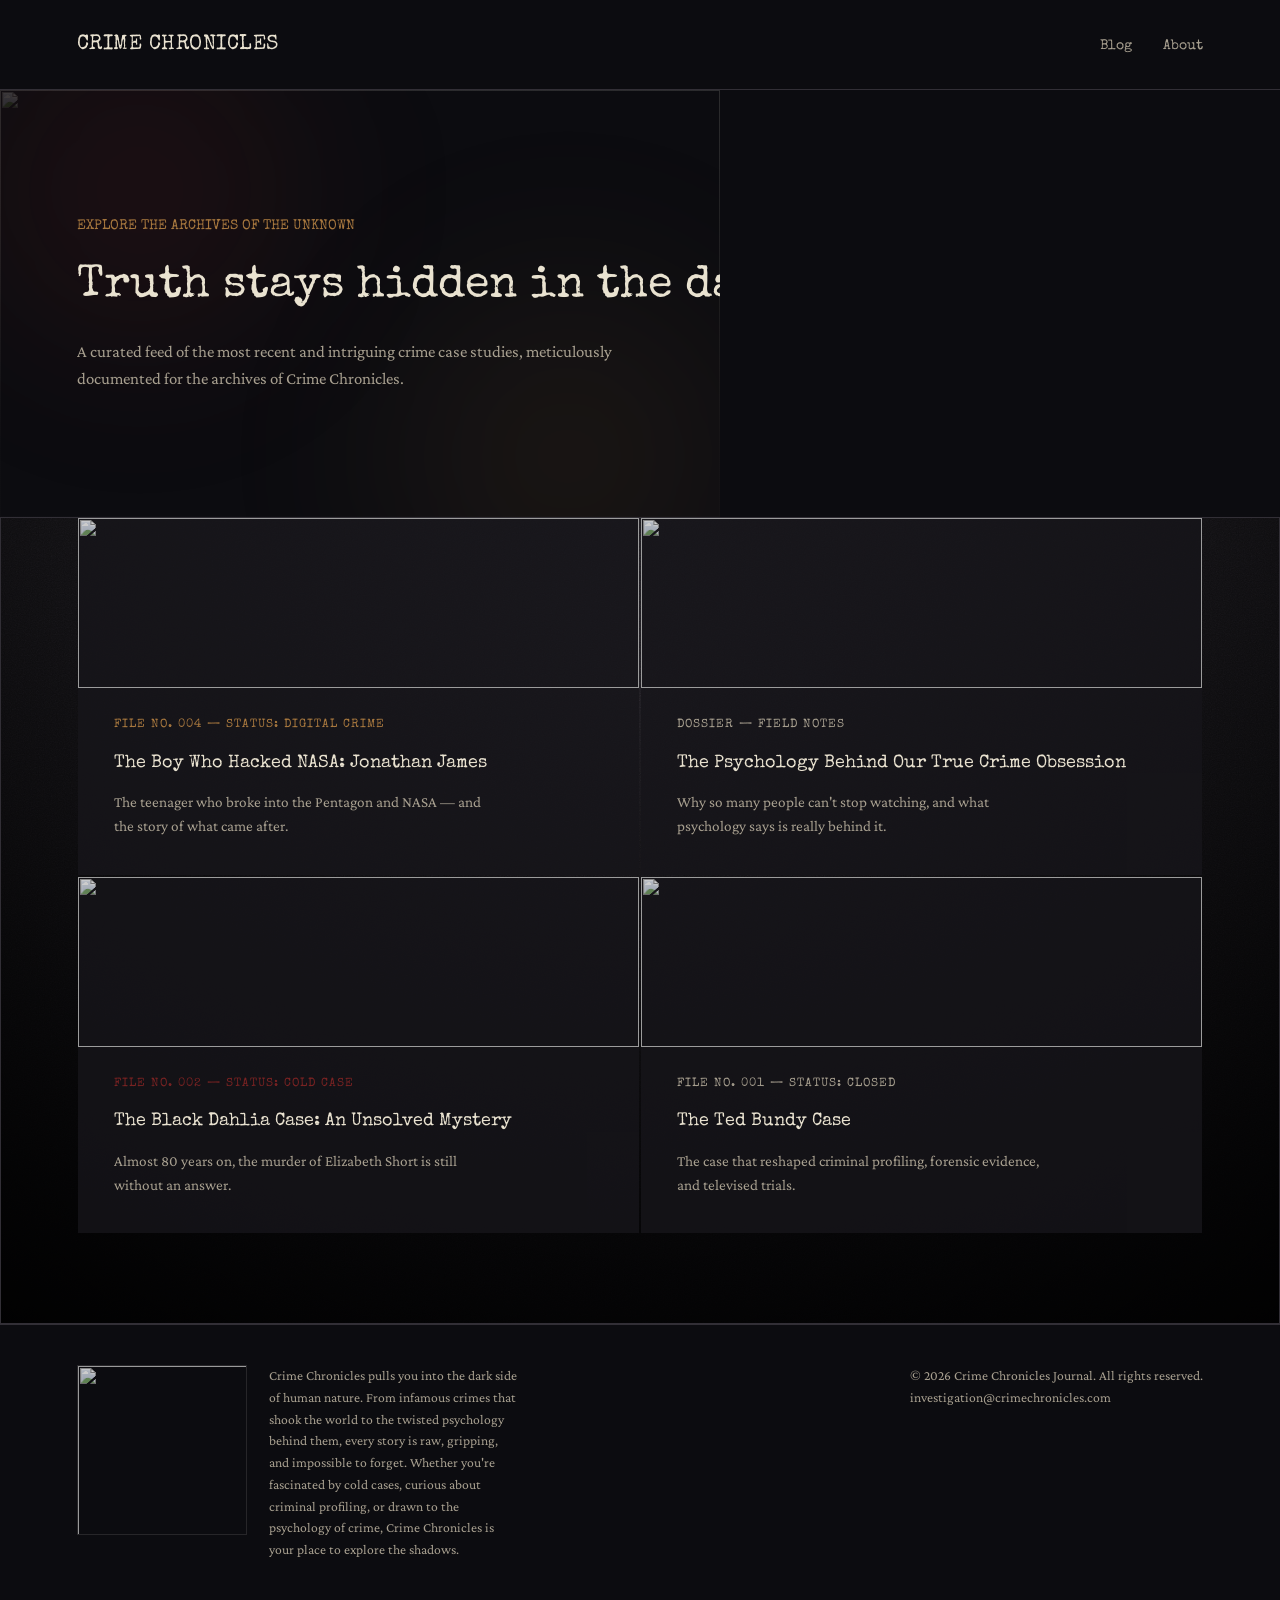
==== index.html @ 3e73ca03 "Add files via upload update site" ====
<!DOCTYPE html>
<html lang="en">
<head>
<meta charset="UTF-8">
<meta name="viewport" content="width=device-width, initial-scale=1.0">
<title>Crime Chronicles</title>
<link rel="preconnect" href="https://fonts.googleapis.com">
<link href="https://fonts.googleapis.com/css2?family=Special+Elite&family=Crimson+Pro:ital,wght@0,400;0,600;1,400&display=swap" rel="stylesheet">
<link rel="stylesheet" href="style.css">
</head>
<body>

  <header>
    <a class="brand" href="index.html">CRIME CHRONICLES</a>
    <nav>
      <a href="#files">Blog</a>
      <a href="#about">About</a>
    </nav>
  </header>

  <section class="hero">
    <div class="hero-image-wrap">
      <img class="hero-image" src="https://static.wixstatic.com/media/191bbe_402dedeab6ec4ad89e6d866456f22e53~mv2.jpg" alt="">
    </div>
    <div class="hero-scrim"></div>
    <div class="fog fog-a"></div>
    <div class="fog fog-b"></div>
    <p class="kicker">EXPLORE THE ARCHIVES OF THE UNKNOWN</p>
    <h1>
      <span class="type-line type-line-1">Truth stays hidden in the darkest shadows<span class="cursor">&nbsp;</span></span>
    </h1>
    <p class="sub">A curated feed of the most recent and intriguing crime case studies, meticulously documented for the archives of Crime Chronicles.</p>
  </section>

  <section class="files" id="files">

    <a class="file" href="posts/jonathan-james.html">
      <div class="file-image-wrap">
        <img class="file-image" src="https://static.wixstatic.com/media/191bbe_b10b638f229f4e59ac05e6cd75295ec3~mv2.jpg" alt="">
      </div>
      <div class="file-content">
        <div class="tag status-digital">FILE NO. 004 — STATUS: DIGITAL CRIME</div>
        <h2>The Boy Who Hacked NASA: Jonathan James</h2>
        <p>The teenager who broke into the Pentagon and NASA — and the story of what came after.</p>
      </div>
    </a>

    <a class="file" href="posts/true-crime-psychology.html">
      <div class="file-image-wrap">
        <img class="file-image" src="https://static.wixstatic.com/media/191bbe_e5008f00dab748ab9a228cbf2c59dda1~mv2.jpg" alt="">
      </div>
      <div class="file-content">
        <div class="tag">DOSSIER — FIELD NOTES</div>
        <h2>The Psychology Behind Our True Crime Obsession</h2>
        <p>Why so many people can't stop watching, and what psychology says is really behind it.</p>
      </div>
    </a>

    <a class="file" href="posts/black-dahlia.html">
      <div class="file-image-wrap">
        <img class="file-image" src="https://static.wixstatic.com/media/191bbe_963723778ca142f196b0e8249703b637~mv2.png" alt="">
      </div>
      <div class="file-content">
        <div class="tag status-cold">FILE NO. 002 — STATUS: COLD CASE</div>
        <h2>The Black Dahlia Case: An Unsolved Mystery</h2>
        <p>Almost 80 years on, the murder of Elizabeth Short is still without an answer.</p>
      </div>
    </a>

    <a class="file" href="posts/ted-bundy.html">
      <div class="file-image-wrap">
        <img class="file-image" src="https://static.wixstatic.com/media/191bbe_079d2a69e4b34eb89615597a36c53792~mv2.png" alt="">
      </div>
      <div class="file-content">
        <div class="tag">FILE NO. 001 — STATUS: CLOSED</div>
        <h2>The Ted Bundy Case</h2>
        <p>The case that reshaped criminal profiling, forensic evidence, and televised trials.</p>
      </div>
    </a>

  </section>

  <footer id="about">
    <div class="about-block">
      <img class="about-photo" src="https://static.wixstatic.com/media/191bbe_e9a367374e46499b923fff8761a335a7~mv2.png" alt="">
      <p>Crime Chronicles pulls you into the dark side of human nature. From infamous crimes that shook the world to the twisted psychology behind them, every story is raw, gripping, and impossible to forget. Whether you're fascinated by cold cases, curious about criminal profiling, or drawn to the psychology of crime, Crime Chronicles is your place to explore the shadows.</p>
    </div>
    <p>&copy; 2026 Crime Chronicles Journal. All rights reserved.<br>investigation@crimechronicles.com</p>
  </footer>

  <script src="script.js"></script>

</body>
</html>
---- style.css ----
/* =========================================================
   Crime Chronicles — shared stylesheet
   One file, used by index.html and every page inside /posts/.
   Change something here and the whole site updates.
========================================================= */

:root {
  --void: #0c0c10;
  --panel: #17151a;
  --panel-raised: #201d24;
  --paper: #e9e2d0;
  --paper-dim: #a79f8f;
  --blood: #7a2323;
  --amber: #a9793f;
  --line: #322f36;

  --font-display: 'Special Elite', monospace;
  --font-body: 'Crimson Pro', serif;
}

* { box-sizing: border-box; }
html { scroll-behavior: smooth; }

body {
  margin: 0;
  background: var(--void);
  color: var(--paper);
  font-family: var(--font-body);
  line-height: 1.6;
  overflow-x: hidden;
  position: relative;
}

/* Ambient "failing bulb" flicker. Slow and low-contrast on
   purpose — fast strobing can genuinely bother people. Off
   entirely for visitors who prefer reduced motion. */
body::before {
  content: "";
  position: fixed;
  inset: 0;
  background: #000;
  opacity: 0;
  pointer-events: none;
  mix-blend-mode: multiply;
  z-index: 50;
}
@media (prefers-reduced-motion: no-preference) {
  body::before { animation: bulb-flicker 7s ease-in-out infinite; }
}
@keyframes bulb-flicker {
  0%, 92%, 100% { opacity: 0; }
  94% { opacity: 0.12; }
  96% { opacity: 0.02; }
  98% { opacity: 0.16; }
}

a { color: inherit; }
a:focus-visible, button:focus-visible {
  outline: 2px solid var(--amber);
  outline-offset: 3px;
}

/* ---------- Header / nav ---------- */
header {
  display: flex;
  justify-content: space-between;
  align-items: center;
  padding: 28px 6vw;
  border-bottom: 1px solid var(--line);
  position: relative;
  z-index: 2;
}
.brand { font-family: var(--font-display); font-size: 1.3rem; letter-spacing: 0.5px; text-decoration: none; }
nav a {
  font-family: var(--font-display);
  text-decoration: none;
  color: var(--paper-dim);
  margin-left: 28px;
  font-size: 0.85rem;
  transition: color 0.2s ease;
}
nav a:hover { color: var(--amber); }

/* ---------- Hero (homepage only) ---------- */
.hero { position: relative; padding: 14vh 6vw 12vh; max-width: 720px; overflow: hidden; z-index: 1; }
.fog { position: absolute; border-radius: 50%; filter: blur(60px); pointer-events: none; z-index: -1; }
.fog-a { width: 480px; height: 480px; top: -140px; left: -100px; background: radial-gradient(circle, rgba(122,35,35,0.18), transparent 70%); }
.fog-b { width: 560px; height: 560px; top: 20%; left: 40%; background: radial-gradient(circle, rgba(169,121,63,0.10), transparent 70%); }
@media (prefers-reduced-motion: no-preference) {
  .fog-a { animation: drift-a 26s ease-in-out infinite alternate; }
  .fog-b { animation: drift-b 32s ease-in-out infinite alternate; }
}
@keyframes drift-a { from { transform: translate(0,0) scale(1); } to { transform: translate(60px,40px) scale(1.15); } }
@keyframes drift-b { from { transform: translate(0,0) scale(1); } to { transform: translate(-50px,30px) scale(0.9); } }

.hero p.kicker { font-family: var(--font-display); color: var(--amber); font-size: 0.85rem; margin: 0 0 18px; }
.hero h1 { font-family: var(--font-display); font-size: clamp(1.8rem,4vw,2.8rem); line-height: 1.4; margin: 0 0 20px; font-weight: normal; }

.type-line { display: block; overflow: hidden; white-space: nowrap; width: 0; }
@media (prefers-reduced-motion: no-preference) {
  .type-line-1 { animation: type-1 1.6s steps(30) 0.3s forwards; }
}
@media (prefers-reduced-motion: reduce) { .type-line { width: auto; } }
@keyframes type-1 { to { width: 41ch; } }

.cursor { display: inline-block; width: 0.55ch; background: var(--amber); margin-left: 2px; opacity: 0; }
@media (prefers-reduced-motion: no-preference) {
  .cursor { animation: cursor-in 0.1s ease forwards 1.9s, blink 1s steps(1) infinite 2s; }
}
@media (prefers-reduced-motion: reduce) { .cursor { opacity: 1; } }
@keyframes cursor-in { to { opacity: 1; } }
@keyframes blink { 50% { opacity: 0; } }

.hero p.sub { color: var(--paper-dim); font-size: 1.05rem; max-width: 60ch; opacity: 0; }
@media (prefers-reduced-motion: no-preference) { .hero p.sub { animation: fade-in 0.8s ease forwards 2s; } }
@media (prefers-reduced-motion: reduce) { .hero p.sub { opacity: 1; } }
@keyframes fade-in { to { opacity: 1; } }

/* ---------- Case file grid (homepage) ---------- */
.files {
  padding: 0 6vw 10vh;
  display: grid;
  grid-template-columns: repeat(2, 1fr);
  gap: 2px;
  border: 1px solid var(--line);
  position: relative;
  z-index: 1;

  /* Moody textured backdrop: a dark vignette over a film-grain
     texture, made with CSS/SVG rather than a photo — nothing
     external to host, and it matches the palette exactly. */
  background-color: var(--line);
  background-image:
    radial-gradient(ellipse at 50% 20%, rgba(0,0,0,0) 0%, rgba(0,0,0,0.55) 70%, rgba(0,0,0,0.85) 100%),
    linear-gradient(180deg, rgba(12,12,16,0.35), rgba(12,12,16,0.9)),
    url("data:image/svg+xml,%3Csvg xmlns='http://www.w3.org/2000/svg' width='240' height='240'%3E%3Cfilter id='n'%3E%3CfeTurbulence type='fractalNoise' baseFrequency='0.85' numOctaves='3' stitchTiles='stitch'/%3E%3CfeColorMatrix type='saturate' values='0'/%3E%3C/filter%3E%3Crect width='100%25' height='100%25' filter='url(%23n)'/%3E%3C/svg%3E");
  background-size: cover, cover, 240px 240px;
  background-blend-mode: normal, multiply, overlay;
}
@media (max-width: 720px) { .files { grid-template-columns: 1fr; } }

.file {
  background: rgba(23, 21, 26, 0.82);
  padding: 36px;
  text-decoration: none;
  color: inherit;
  display: block;
  position: relative;
  transition: transform 0.35s ease, background 0.25s ease;
}
.file:hover { background: rgba(32, 29, 36, 0.92); transform: translateY(-5px); }

.file::after {
  content: "";
  position: absolute;
  top: 14px; right: 14px;
  width: 9px; height: 9px;
  border-radius: 50%;
  background: var(--blood);
  opacity: 0;
  transform: scale(0.5);
  transition: opacity 0.25s ease, transform 0.25s ease;
}
.file:hover::after { opacity: 1; transform: scale(1); }

.file .tag { font-family: var(--font-display); font-size: 0.72rem; letter-spacing: 1px; color: var(--paper-dim); margin-bottom: 14px; }
.file .tag.status-cold { color: var(--blood); }
.file .tag.status-digital { color: var(--amber); }
.file h2 { font-family: var(--font-display); font-size: 1.15rem; margin: 0 0 12px; font-weight: normal; position: relative; display: inline-block; }

.files.reveal-ready .file { opacity: 0; transform: translateY(24px); }
.files.reveal-ready .file h2::before {
  content: "";
  position: absolute;
  inset: 0;
  background: var(--paper-dim);
  transform-origin: left;
}
.files.reveal-ready .file.is-visible { opacity: 1; transform: translateY(0); transition: opacity 0.5s ease, transform 0.5s ease; }
.files.reveal-ready .file.is-visible h2::before { animation: redact-slide 0.5s ease forwards 0.15s; }
@keyframes redact-slide { to { transform: scaleX(0); } }

.file p { color: var(--paper-dim); font-size: 0.95rem; margin: 0; max-width: 42ch; }

/* ---------- Article pages (posts/*.html) ---------- */
.article { max-width: 680px; margin: 0 auto; padding: 10vh 6vw 12vh; }
.article .tag { font-family: var(--font-display); font-size: 0.72rem; letter-spacing: 1px; color: var(--paper-dim); margin-bottom: 18px; }
.article .tag.status-cold { color: var(--blood); }
.article .tag.status-digital { color: var(--amber); }
.article h1 {
  font-family: var(--font-display);
  font-size: clamp(1.6rem, 3.4vw, 2.3rem);
  line-height: 1.4;
  font-weight: normal;
  margin: 0 0 14px;
}
.article .meta { color: var(--paper-dim); font-size: 0.85rem; margin: 0 0 40px; border-bottom: 1px solid var(--line); padding-bottom: 24px; }
.article h2 {
  font-family: var(--font-display);
  font-size: 1.1rem;
  font-weight: normal;
  color: var(--amber);
  margin: 42px 0 16px;
}
.article p { font-size: 1.08rem; margin: 0 0 22px; max-width: 66ch; }
.article p.lede::first-letter {
  font-family: var(--font-display);
  font-size: 2.6rem;
  float: left;
  line-height: 0.85;
  padding: 4px 8px 0 0;
  color: var(--amber);
}

/* Sources list at the bottom of each post */
.sources { margin-top: 48px; padding-top: 24px; border-top: 1px solid var(--line); }
.sources ul { list-style: none; padding: 0; margin: 0; }
.sources li { margin-bottom: 10px; font-size: 0.9rem; color: var(--paper-dim); word-break: break-word; }
.sources a { color: var(--paper-dim); text-decoration: underline; text-decoration-color: var(--line); }
.sources a:hover { color: var(--amber); }

.back-link {
  display: inline-block;
  margin-top: 40px;
  font-family: var(--font-display);
  font-size: 0.85rem;
  color: var(--paper-dim);
  text-decoration: none;
  border-bottom: 1px solid var(--line);
  padding-bottom: 2px;
  transition: color 0.2s ease, border-color 0.2s ease;
}
.back-link:hover { color: var(--amber); border-color: var(--amber); }

/* ---------- Footer ---------- */
footer {
  padding: 40px 6vw 50px;
  border-top: 1px solid var(--line);
  color: var(--paper-dim);
  font-size: 0.85rem;
  display: flex;
  justify-content: space-between;
  flex-wrap: wrap;
  gap: 10px;
  position: relative;
  z-index: 1;
}
footer p { margin: 0; max-width: 55ch; }

/* =========================================================
   ANIMATED / MOVING ELEMENTS
   Added site-wide. Every block here is wrapped in a
   "prefers-reduced-motion" check or is switched on by JS
   only after that same check passes.
========================================================= */

/* ---------- Header condenses once you scroll ---------- */
header {
  position: sticky;
  top: 0;
  background: rgba(12, 12, 16, 0.75);
  transition: padding 0.3s ease, background 0.3s ease, backdrop-filter 0.3s ease;
}
header.scrolled {
  padding-top: 14px;
  padding-bottom: 14px;
  background: rgba(12, 12, 16, 0.92);
  backdrop-filter: blur(8px);
}

/* Nav links get an underline that sweeps in from the left */
nav a { position: relative; }
nav a::after {
  content: "";
  position: absolute;
  left: 0;
  bottom: -5px;
  height: 1px;
  width: 100%;
  background: var(--amber);
  transform: scaleX(0);
  transform-origin: right;
  transition: transform 0.3s ease;
}
nav a:hover::after { transform: scaleX(1); transform-origin: left; }

/* Brand flickers gently on hover, like a bad neon sign */
.brand { transition: color 0.2s ease; }
@media (prefers-reduced-motion: no-preference) {
  .brand:hover { animation: neon-stutter 0.5s steps(1) 1; }
}
@keyframes neon-stutter {
  0%, 100% { color: var(--paper); }
  20% { color: var(--blood); }
  40% { color: var(--paper-dim); }
  60% { color: var(--blood); }
}

/* ---------- Reading progress bar (article pages) ---------- */
.progress-bar {
  position: fixed;
  top: 0;
  left: 0;
  height: 2px;
  width: 100%;
  background: var(--amber);
  transform: scaleX(0);
  transform-origin: left;
  z-index: 60;
}

/* ---------- Back to top button ---------- */
.to-top {
  position: fixed;
  right: 24px;
  bottom: 24px;
  width: 42px;
  height: 42px;
  border-radius: 50%;
  border: 1px solid var(--line);
  background: rgba(23, 21, 26, 0.9);
  color: var(--paper-dim);
  font-size: 1.1rem;
  cursor: pointer;
  opacity: 0;
  transform: translateY(14px);
  pointer-events: none;
  transition: opacity 0.3s ease, transform 0.3s ease, color 0.2s ease, border-color 0.2s ease;
  z-index: 55;
}
.to-top.visible { opacity: 1; transform: translateY(0); pointer-events: auto; }
.to-top:hover { color: var(--amber); border-color: var(--amber); }

/* ---------- Floating dust motes ---------- */
.dust {
  position: fixed;
  inset: 0;
  pointer-events: none;
  overflow: hidden;
  z-index: 40;
}
.dust span {
  position: absolute;
  bottom: -10px;
  border-radius: 50%;
  background: var(--paper);
  animation-name: float-up;
  animation-timing-function: linear;
  animation-iteration-count: infinite;
}
@keyframes float-up {
  0%   { transform: translate(0, 0); }
  50%  { transform: translate(24px, -50vh); }
  100% { transform: translate(-16px, -102vh); }
}

/* ---------- Article text reveals on scroll ---------- */
.article.reveal-ready h2,
.article.reveal-ready p,
.article.reveal-ready .sources,
.article.reveal-ready .back-link {
  opacity: 0;
  transform: translateY(18px);
}
.article.reveal-ready .is-visible {
  opacity: 1;
  transform: translateY(0);
  transition: opacity 0.6s ease, transform 0.6s ease;
}

/* Each article heading draws a short amber rule beside it */
.article h2 { position: relative; padding-left: 0; }
.article h2::before {
  content: "";
  position: absolute;
  left: -22px;
  top: 0.75em;
  width: 14px;
  height: 1px;
  background: var(--amber);
  transform: scaleX(0);
  transform-origin: left;
}
.article.reveal-ready h2.is-visible::before {
  animation: rule-draw 0.5s ease forwards 0.3s;
}
@keyframes rule-draw { to { transform: scaleX(1); } }
@media (max-width: 760px) {
  .article h2::before { display: none; }
}

/* ---------- Case cards: slow drift on the whole grid ---------- */
@media (prefers-reduced-motion: no-preference) {
  .files { background-position: center, center, 0 0; animation: grain-shift 24s steps(8) infinite; }
}
@keyframes grain-shift {
  0%   { background-position: center, center, 0 0; }
  100% { background-position: center, center, 240px 240px; }
}

/* ---------- Footer text fades up when it enters view ---------- */
footer p { transition: opacity 0.6s ease; }

/* =========================================================
   IMAGES
   Pulled in from the Wix site's own media library, so
   nothing new is generated — just referenced from where
   Wix is already hosting them. A grayscale/darken filter
   keeps every photo consistent with the site's palette
   instead of clashing with it in full color.
========================================================= */

/* ---------- Homepage hero photo ---------- */
.hero-image-wrap { position: absolute; inset: 0; z-index: -3; overflow: hidden; }
.hero-image { width: 100%; height: 100%; object-fit: cover; filter: grayscale(55%) brightness(0.35) contrast(1.1); }
.hero-scrim { position: absolute; inset: 0; z-index: -2; background: linear-gradient(180deg, rgba(12,12,16,0.35), rgba(12,12,16,0.95) 85%); }

/* ---------- Case card thumbnails ---------- */
.file { padding: 0; }
.file-image-wrap { width: 100%; height: 170px; overflow: hidden; }
.file-image {
  width: 100%; height: 100%; object-fit: cover; display: block;
  filter: grayscale(55%) contrast(1.05) brightness(0.8);
  transition: filter 0.4s ease, transform 0.5s ease;
}
.file:hover .file-image { filter: grayscale(15%) brightness(0.95); transform: scale(1.05); }
.file-content { padding: 28px 36px 36px; }

/* ---------- In-article photos ---------- */
.article-image { margin: 0 0 30px; }
.article-image img {
  width: 100%;
  display: block;
  border: 1px solid var(--line);
  filter: grayscale(45%) contrast(1.05) brightness(0.85);
}

/* ---------- About photo (footer) ---------- */
.about-block { display: flow-root; }
.about-photo {
  width: 170px; height: 170px;
  object-fit: cover;
  border: 1px solid var(--line);
  filter: grayscale(50%) brightness(0.8);
  float: left;
  margin: 0 22px 14px 0;
}
@media (max-width: 600px) {
  .about-photo { float: none; margin-bottom: 16px; }
}
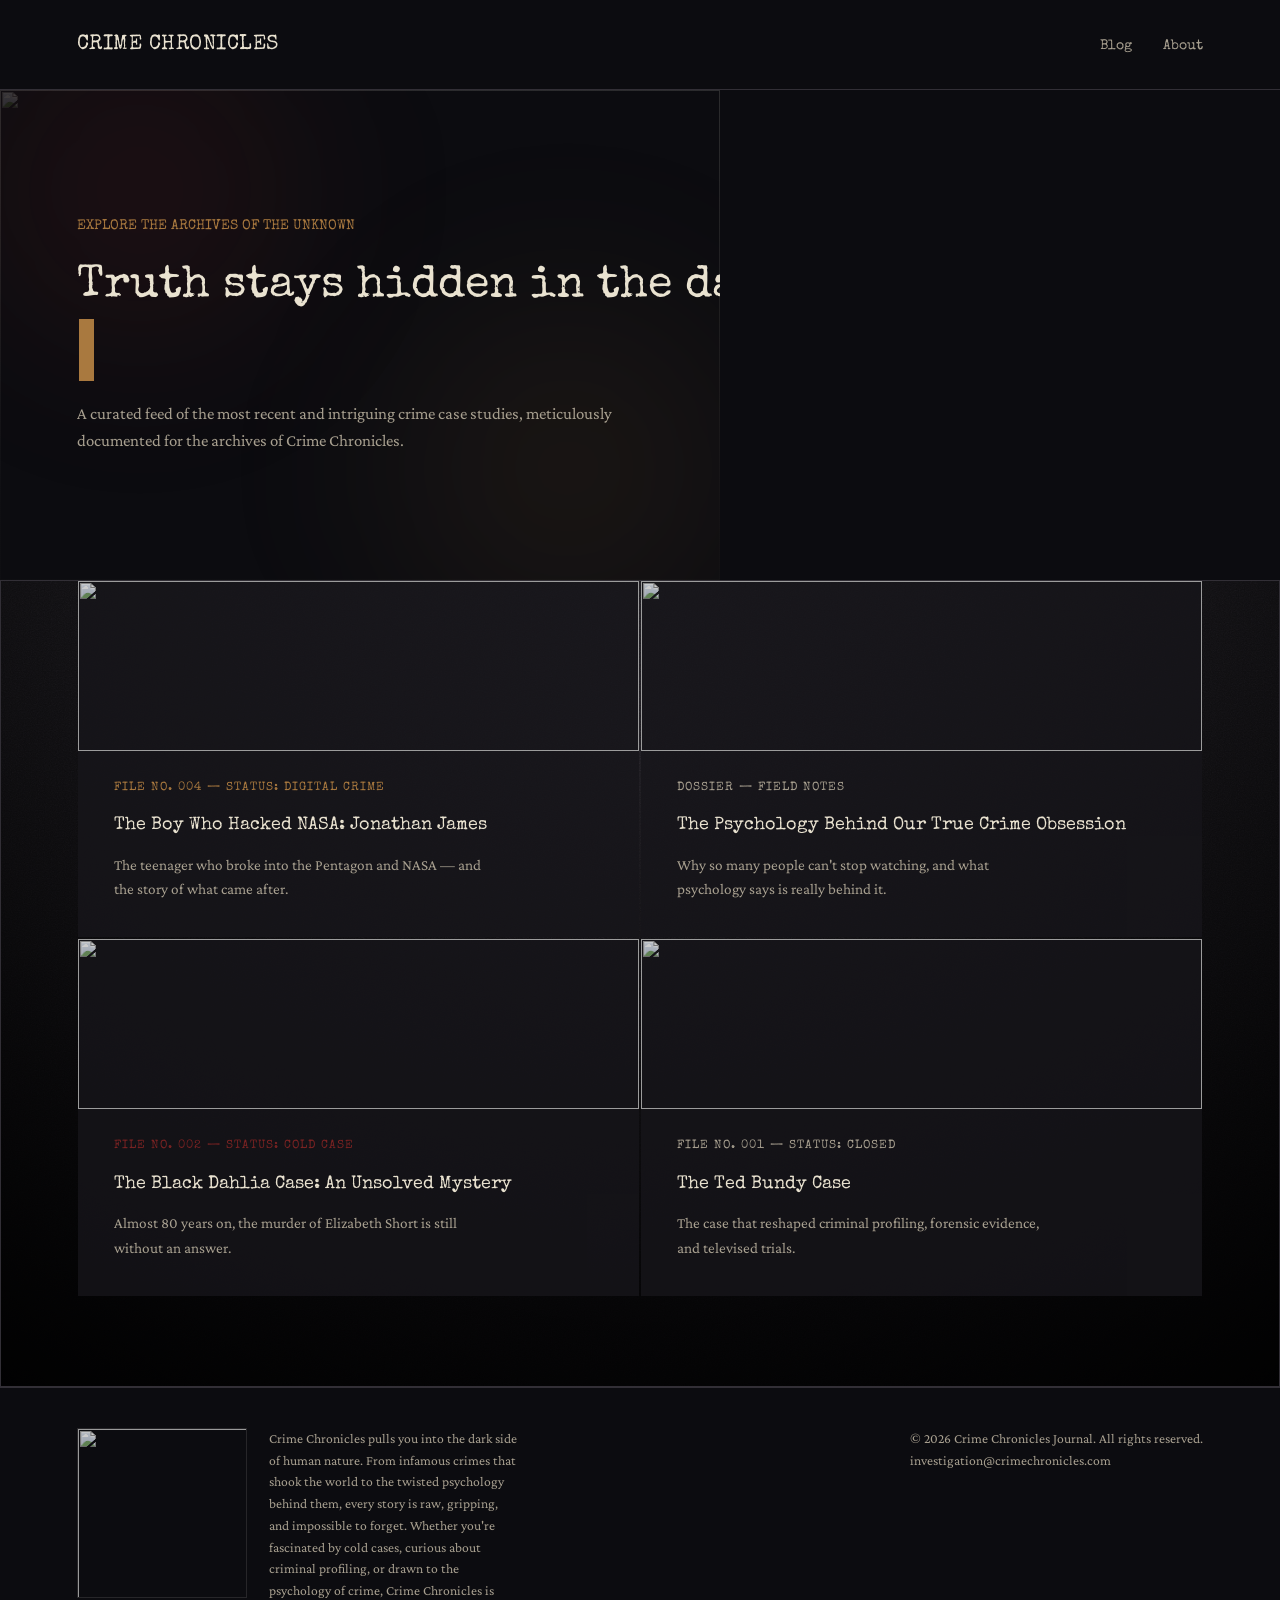
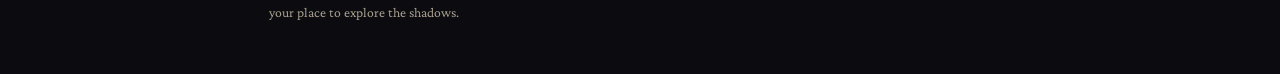
==== commit 07183532: "Update index.html update file" ====
--- a/index.html
+++ b/index.html
@@ -1,3 +1,4 @@
+
 <!DOCTYPE html>
 <html lang="en">
 <head>
@@ -27,7 +28,7 @@
     <div class="fog fog-b"></div>
     <p class="kicker">EXPLORE THE ARCHIVES OF THE UNKNOWN</p>
     <h1>
-      <span class="type-line type-line-1">Truth stays hidden in the darkest shadows<span class="cursor">&nbsp;</span></span>
+      <span class="type-line type-line-1">Truth stays hidden in the darkest shadows</span><span class="cursor">&nbsp;</span>
     </h1>
     <p class="sub">A curated feed of the most recent and intriguing crime case studies, meticulously documented for the archives of Crime Chronicles.</p>
   </section>
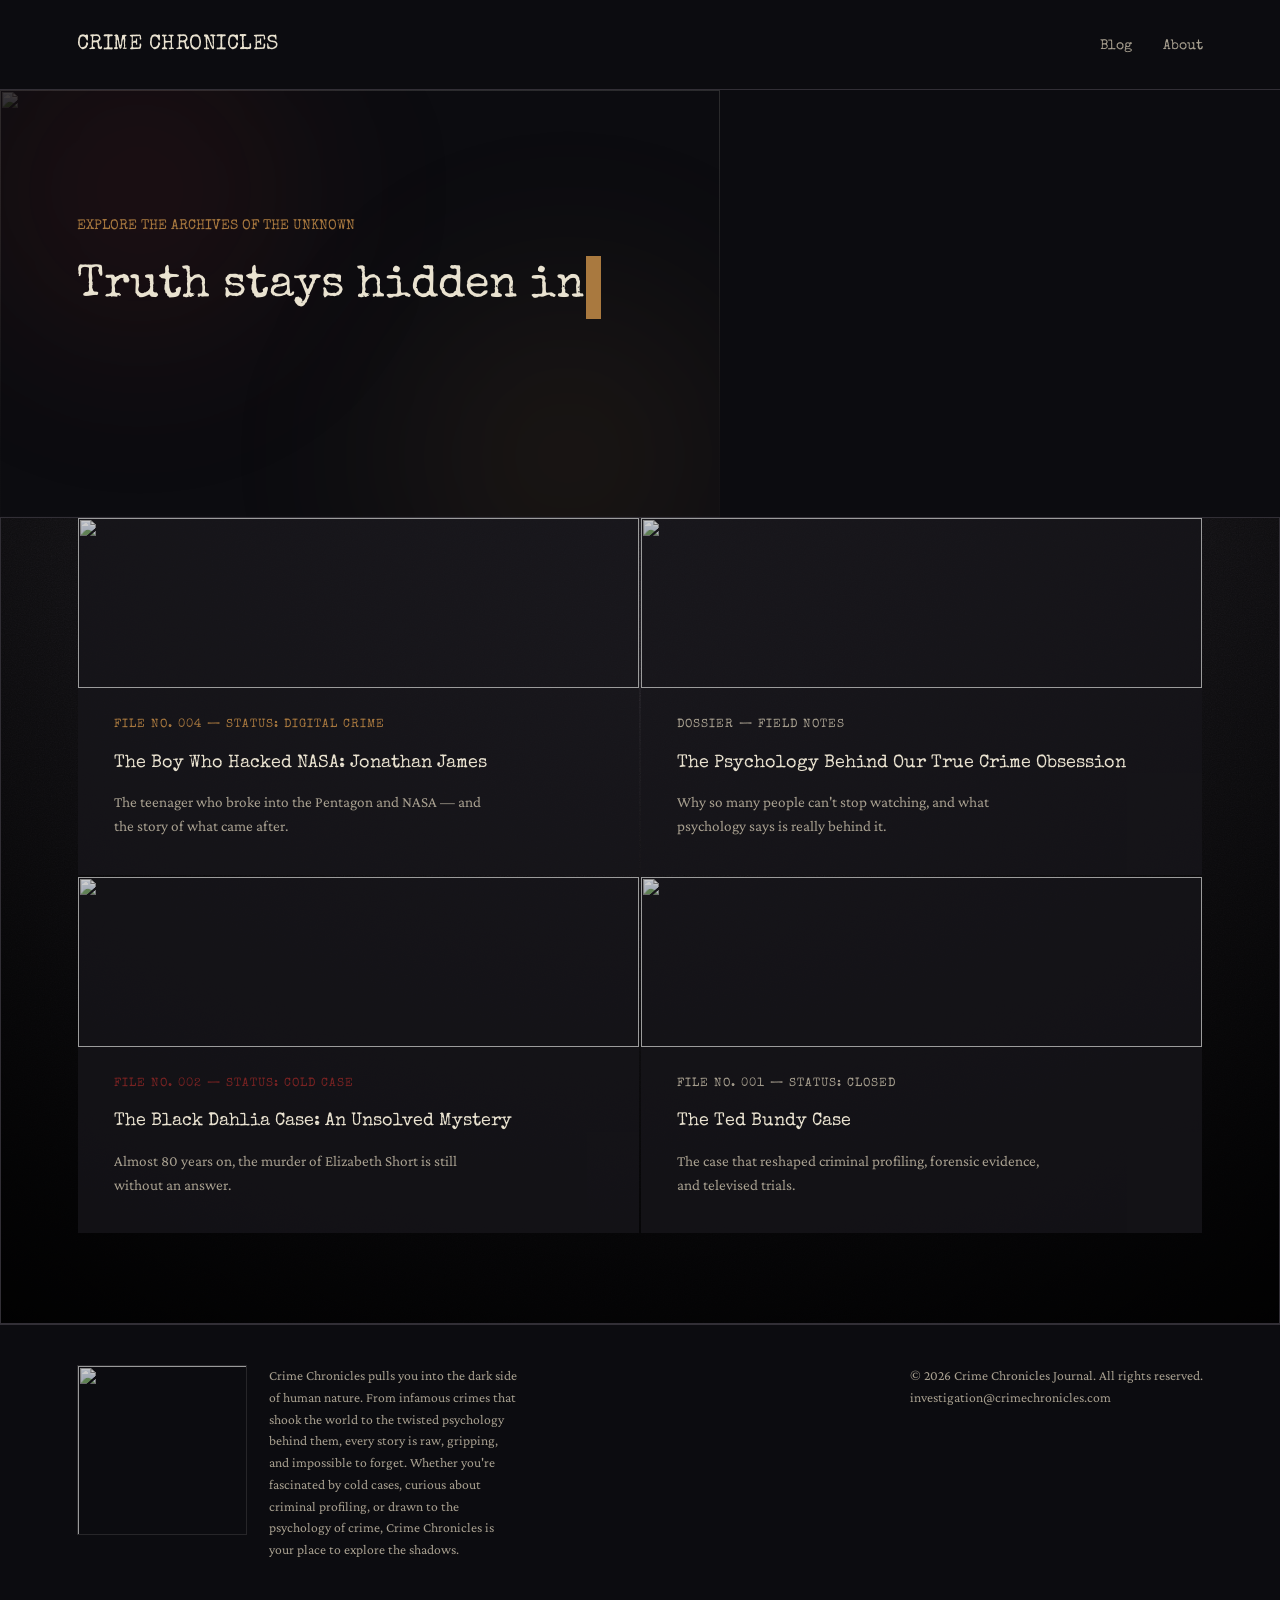
==== commit 76f57cfc: "Update index.html" ====
--- a/index.html
+++ b/index.html
@@ -26,11 +26,14 @@
     <div class="hero-scrim"></div>
     <div class="fog fog-a"></div>
     <div class="fog fog-b"></div>
-    <p class="kicker">EXPLORE THE ARCHIVES OF THE UNKNOWN</p>
-    <h1>
-      <span class="type-line type-line-1">Truth stays hidden in the darkest shadows</span><span class="cursor">&nbsp;</span>
-    </h1>
-    <p class="sub">A curated feed of the most recent and intriguing crime case studies, meticulously documented for the archives of Crime Chronicles.</p>
+    <div class="fog fog-c"></div>
+    <div class="hero-content">
+      <p class="kicker">EXPLORE THE ARCHIVES OF THE UNKNOWN</p>
+      <h1>
+        <span class="type-line type-line-1">Truth stays hidden in the darkest shadows</span><span class="cursor">&nbsp;</span>
+      </h1>
+      <p class="sub">A curated feed of the most recent and intriguing crime case studies, meticulously documented for the archives of Crime Chronicles.</p>
+    </div>
   </section>
 
   <section class="files" id="files">
--- a/style.css
+++ b/style.css
@@ -96,25 +96,28 @@
 .hero p.kicker { font-family: var(--font-display); color: var(--amber); font-size: 0.85rem; margin: 0 0 18px; }
 .hero h1 { font-family: var(--font-display); font-size: clamp(1.8rem,4vw,2.8rem); line-height: 1.4; margin: 0 0 20px; font-weight: normal; }
 
-.type-line { display: block; overflow: hidden; white-space: nowrap; width: 0; }
+/* Text wraps normally now — the typing effect itself is done
+   in script.js by revealing real characters, not by animating
+   a fixed width. That's what fixes long headlines getting cut
+   off at the edge of the window instead of wrapping. */
+.type-line { display: inline; }
+
+.cursor { display: inline-block; width: 0.55ch; background: var(--amber); margin-left: 2px; }
 @media (prefers-reduced-motion: no-preference) {
-  .type-line-1 { animation: type-1 1.6s steps(30) 0.3s forwards; }
-}
-@media (prefers-reduced-motion: reduce) { .type-line { width: auto; } }
-@keyframes type-1 { to { width: 41ch; } }
-
-.cursor { display: inline-block; width: 0.55ch; background: var(--amber); margin-left: 2px; opacity: 0; }
-@media (prefers-reduced-motion: no-preference) {
-  .cursor { animation: cursor-in 0.1s ease forwards 1.9s, blink 1s steps(1) infinite 2s; }
-}
-@media (prefers-reduced-motion: reduce) { .cursor { opacity: 1; } }
-@keyframes cursor-in { to { opacity: 1; } }
+  .cursor { animation: blink 1s steps(1) infinite; }
+}
 @keyframes blink { 50% { opacity: 0; } }
 
-.hero p.sub { color: var(--paper-dim); font-size: 1.05rem; max-width: 60ch; opacity: 0; }
-@media (prefers-reduced-motion: no-preference) { .hero p.sub { animation: fade-in 0.8s ease forwards 2s; } }
-@media (prefers-reduced-motion: reduce) { .hero p.sub { opacity: 1; } }
-@keyframes fade-in { to { opacity: 1; } }
+.hero p.sub { color: var(--paper-dim); font-size: 1.05rem; max-width: 60ch; }
+/* Only hidden-then-revealed when JS turns on the typing
+   animation (see script.js). Without JS, or with reduced
+   motion, this rule never applies and the text just shows. */
+.hero.hero-animate p.sub { opacity: 0; transform: translateY(6px); }
+.hero.hero-animate p.sub.is-visible {
+  opacity: 1;
+  transform: translateY(0);
+  transition: opacity 0.6s ease, transform 0.6s ease;
+}
 
 /* ---------- Case file grid (homepage) ---------- */
 .files {
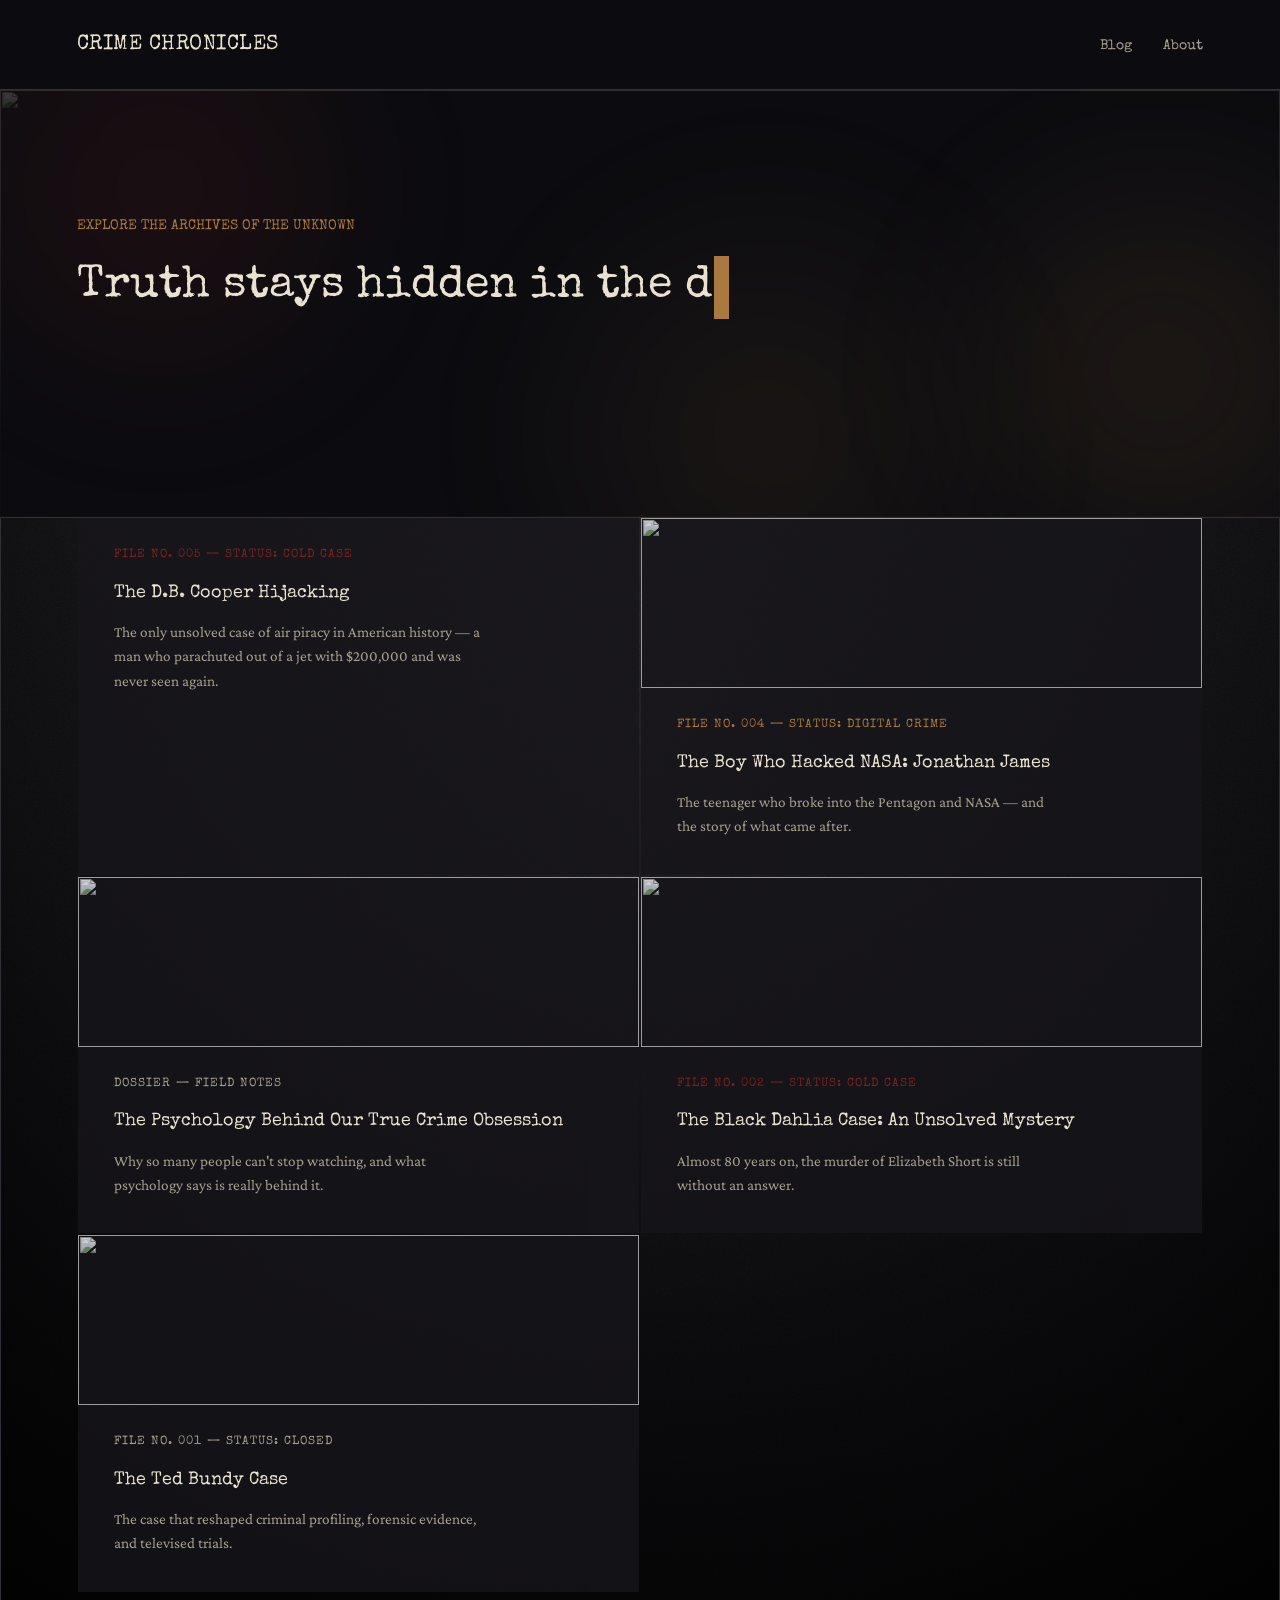
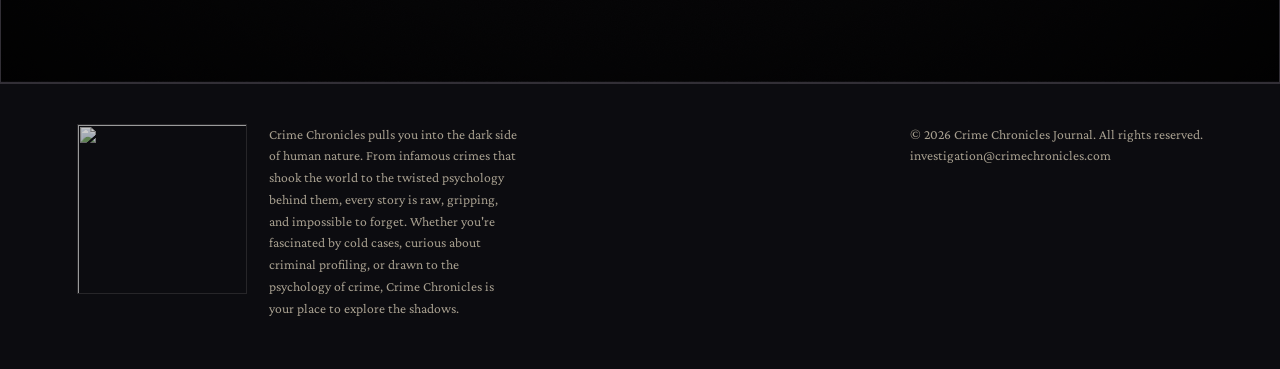
==== commit afd1b0b2: "Update index.html" ====
--- a/index.html
+++ b/index.html
@@ -37,6 +37,14 @@
   </section>
 
   <section class="files" id="files">
+
+    <a class="file" href="posts/db-cooper.html">
+      <div class="file-content">
+        <div class="tag status-cold">FILE NO. 005 — STATUS: COLD CASE</div>
+        <h2>The D.B. Cooper Hijacking</h2>
+        <p>The only unsolved case of air piracy in American history — a man who parachuted out of a jet with $200,000 and was never seen again.</p>
+      </div>
+    </a>
 
     <a class="file" href="posts/jonathan-james.html">
       <div class="file-image-wrap">
--- a/style.css
+++ b/style.css
@@ -82,16 +82,20 @@
 nav a:hover { color: var(--amber); }
 
 /* ---------- Hero (homepage only) ---------- */
-.hero { position: relative; padding: 14vh 6vw 12vh; max-width: 720px; overflow: hidden; z-index: 1; }
+.hero { position: relative; padding: 14vh 6vw 12vh; overflow: hidden; z-index: 1; }
+.hero-content { position: relative; z-index: 1; max-width: 720px; }
 .fog { position: absolute; border-radius: 50%; filter: blur(60px); pointer-events: none; z-index: -1; }
-.fog-a { width: 480px; height: 480px; top: -140px; left: -100px; background: radial-gradient(circle, rgba(122,35,35,0.18), transparent 70%); }
-.fog-b { width: 560px; height: 560px; top: 20%; left: 40%; background: radial-gradient(circle, rgba(169,121,63,0.10), transparent 70%); }
+.fog-a { width: 480px; height: 480px; top: -140px; left: -80px; background: radial-gradient(circle, rgba(122,35,35,0.18), transparent 70%); }
+.fog-b { width: 560px; height: 560px; top: 15%; left: 38%; background: radial-gradient(circle, rgba(169,121,63,0.10), transparent 70%); }
+.fog-c { width: 520px; height: 520px; top: 5%; right: -140px; background: radial-gradient(circle, rgba(169,121,63,0.14), transparent 70%); }
 @media (prefers-reduced-motion: no-preference) {
   .fog-a { animation: drift-a 26s ease-in-out infinite alternate; }
   .fog-b { animation: drift-b 32s ease-in-out infinite alternate; }
+  .fog-c { animation: drift-c 29s ease-in-out infinite alternate; }
 }
 @keyframes drift-a { from { transform: translate(0,0) scale(1); } to { transform: translate(60px,40px) scale(1.15); } }
 @keyframes drift-b { from { transform: translate(0,0) scale(1); } to { transform: translate(-50px,30px) scale(0.9); } }
+@keyframes drift-c { from { transform: translate(0,0) scale(1); } to { transform: translate(-60px,50px) scale(1.1); } }
 
 .hero p.kicker { font-family: var(--font-display); color: var(--amber); font-size: 0.85rem; margin: 0 0 18px; }
 .hero h1 { font-family: var(--font-display); font-size: clamp(1.8rem,4vw,2.8rem); line-height: 1.4; margin: 0 0 20px; font-weight: normal; }
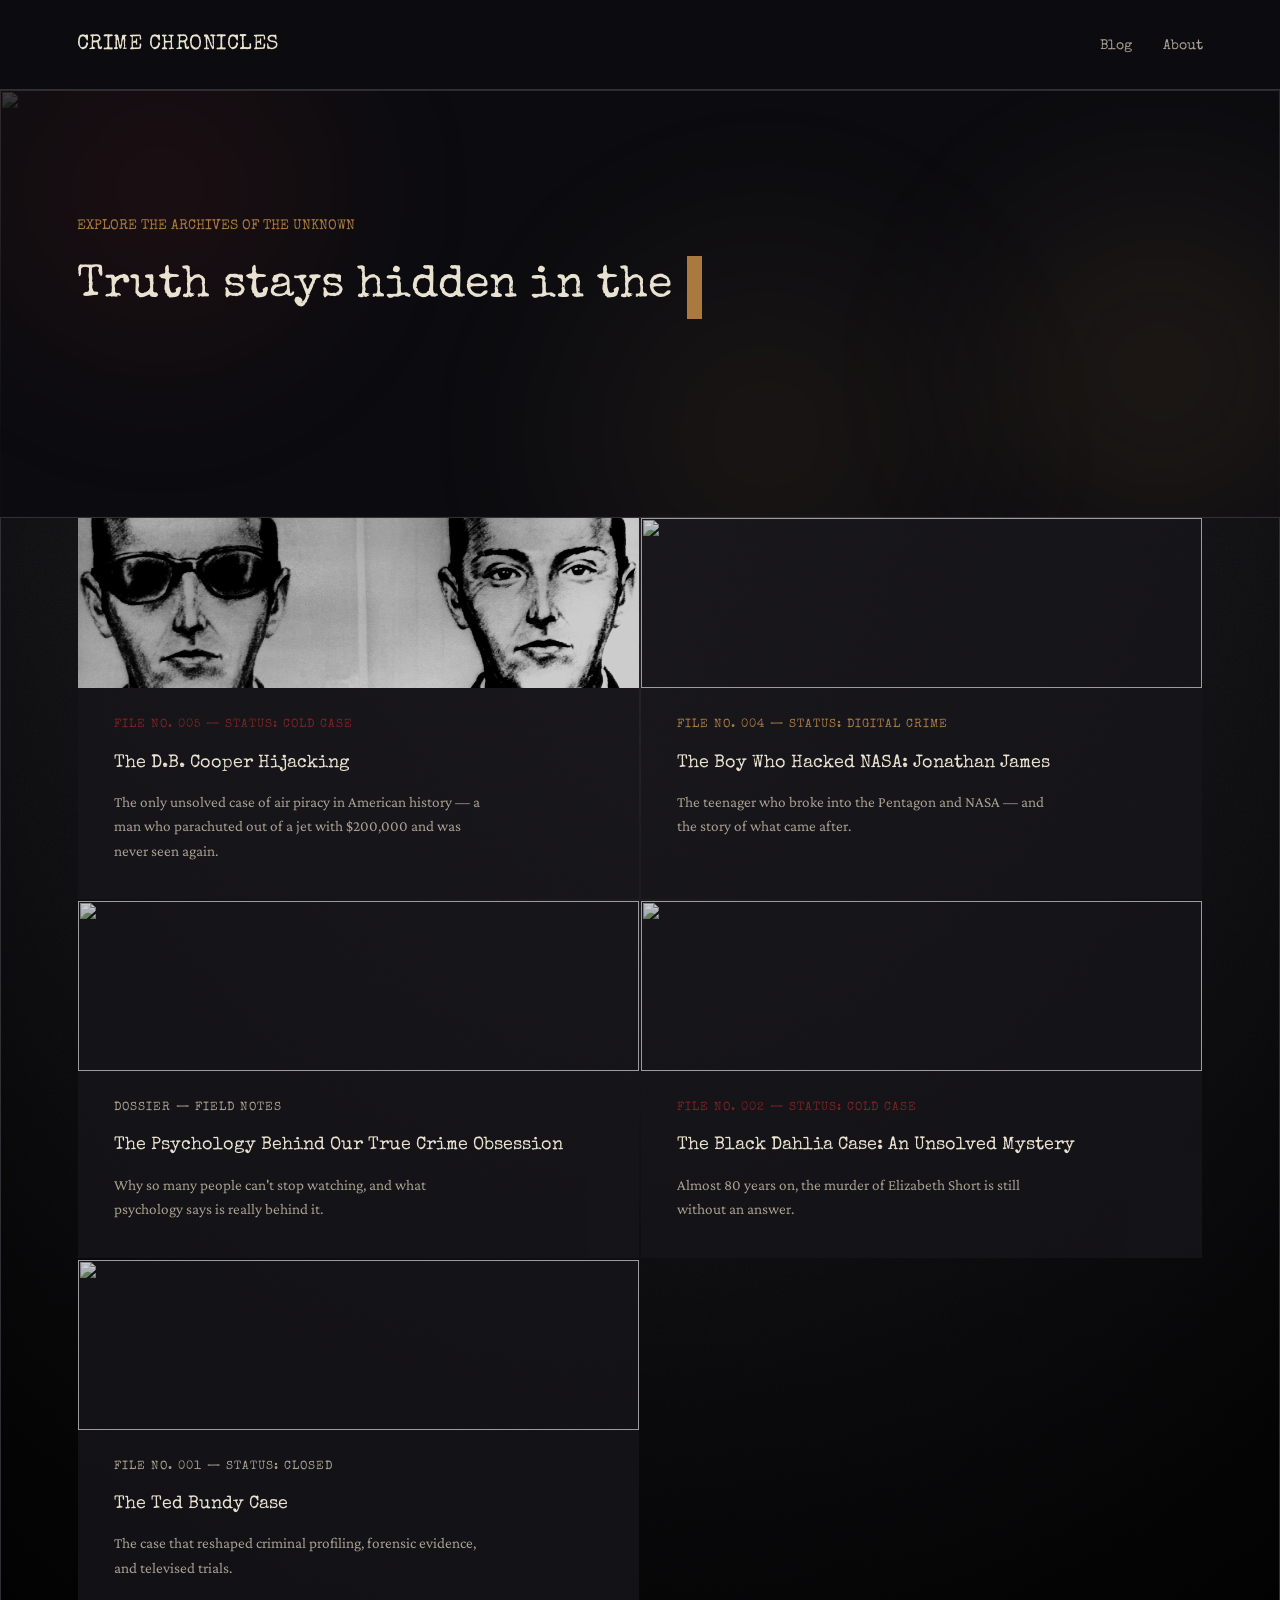
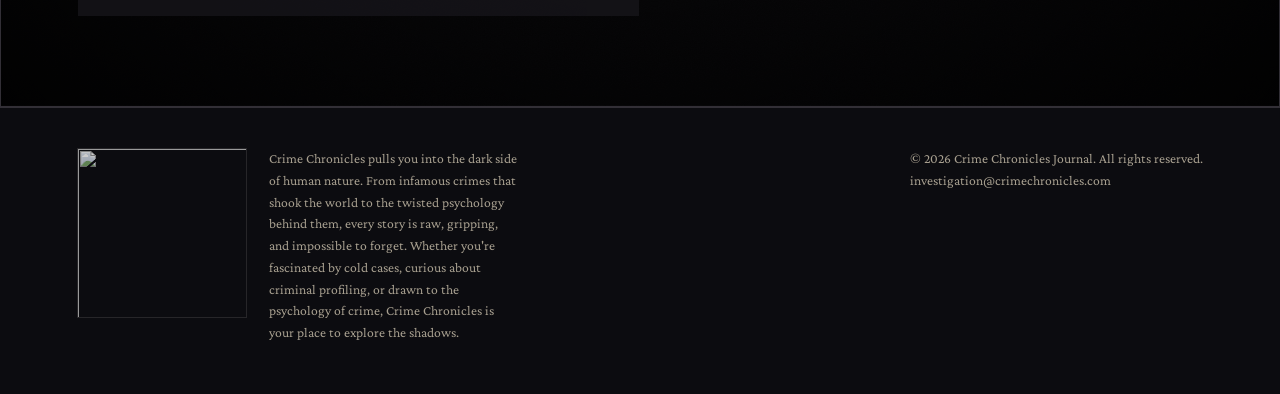
==== commit a5d53da5: "Update index.html" ====
--- a/index.html
+++ b/index.html
@@ -39,6 +39,9 @@
   <section class="files" id="files">
 
     <a class="file" href="posts/db-cooper.html">
+      <div class="file-image-wrap">
+        <img class="file-image" src="db-cooper-sketch.png" alt="">
+      </div>
       <div class="file-content">
         <div class="tag status-cold">FILE NO. 005 — STATUS: COLD CASE</div>
         <h2>The D.B. Cooper Hijacking</h2>
--- a/style.css
+++ b/style.css
@@ -441,6 +441,12 @@
   border: 1px solid var(--line);
   filter: grayscale(45%) contrast(1.05) brightness(0.85);
 }
+.article-image svg {
+  width: 100%;
+  height: auto;
+  display: block;
+  border: 1px solid var(--line);
+}
 
 /* ---------- About photo (footer) ---------- */
 .about-block { display: flow-root; }
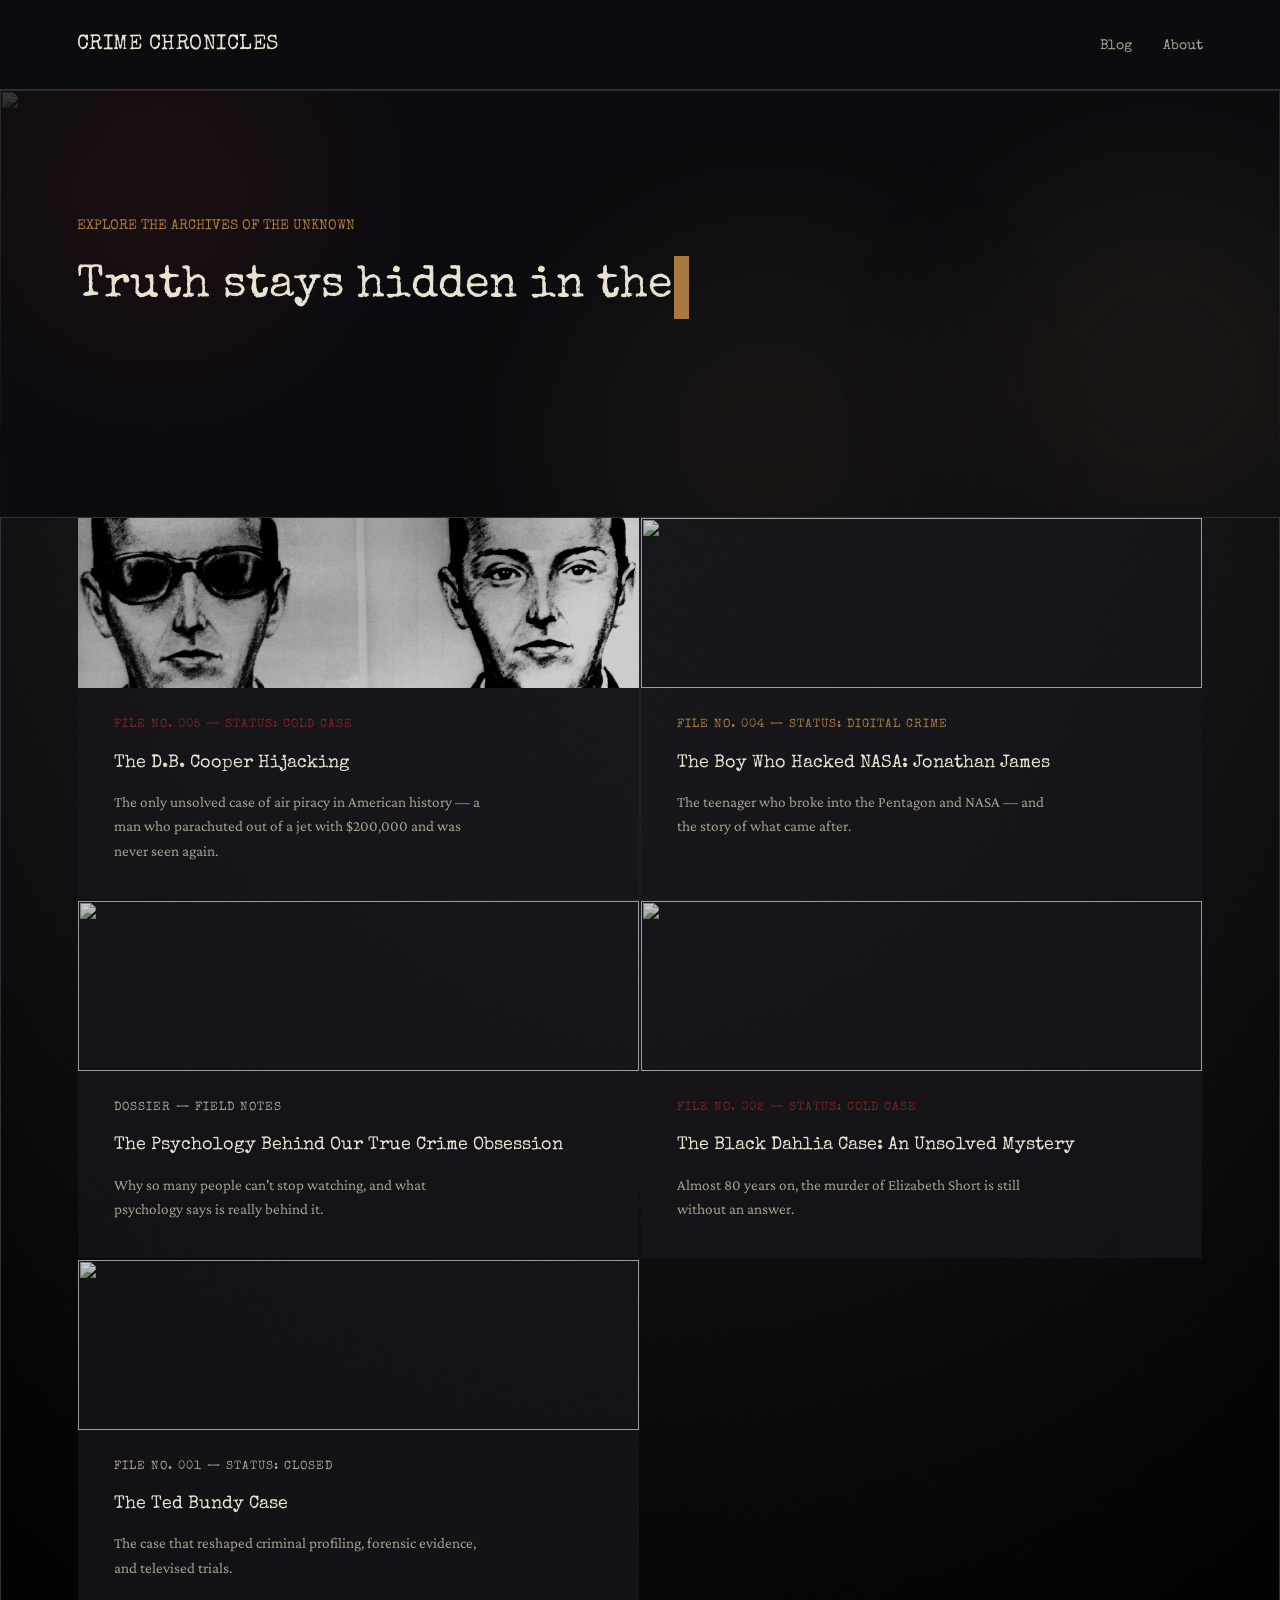
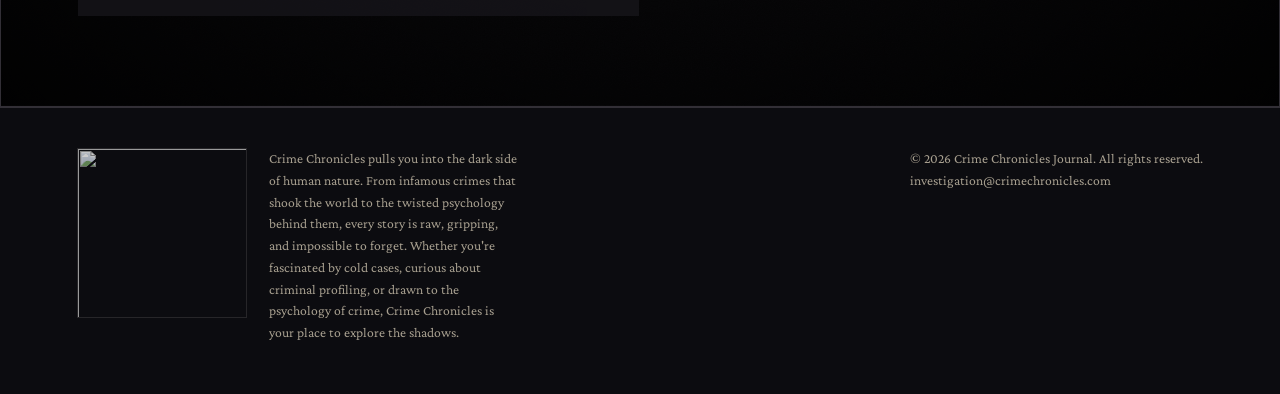
==== commit 740f77dd: "Update index.html" ====
--- a/index.html
+++ b/index.html
@@ -32,7 +32,7 @@
       <h1>
         <span class="type-line type-line-1">Truth stays hidden in the darkest shadows</span><span class="cursor">&nbsp;</span>
       </h1>
-      <p class="sub">A curated feed of the most recent and intriguing crime case studies, meticulously documented for the archives of Crime Chronicles.</p>
+      <p class="sub">A curated feed of the most intriguing crime case studies, meticulously documented for the archives of Crime Chronicles.</p>
     </div>
   </section>
 
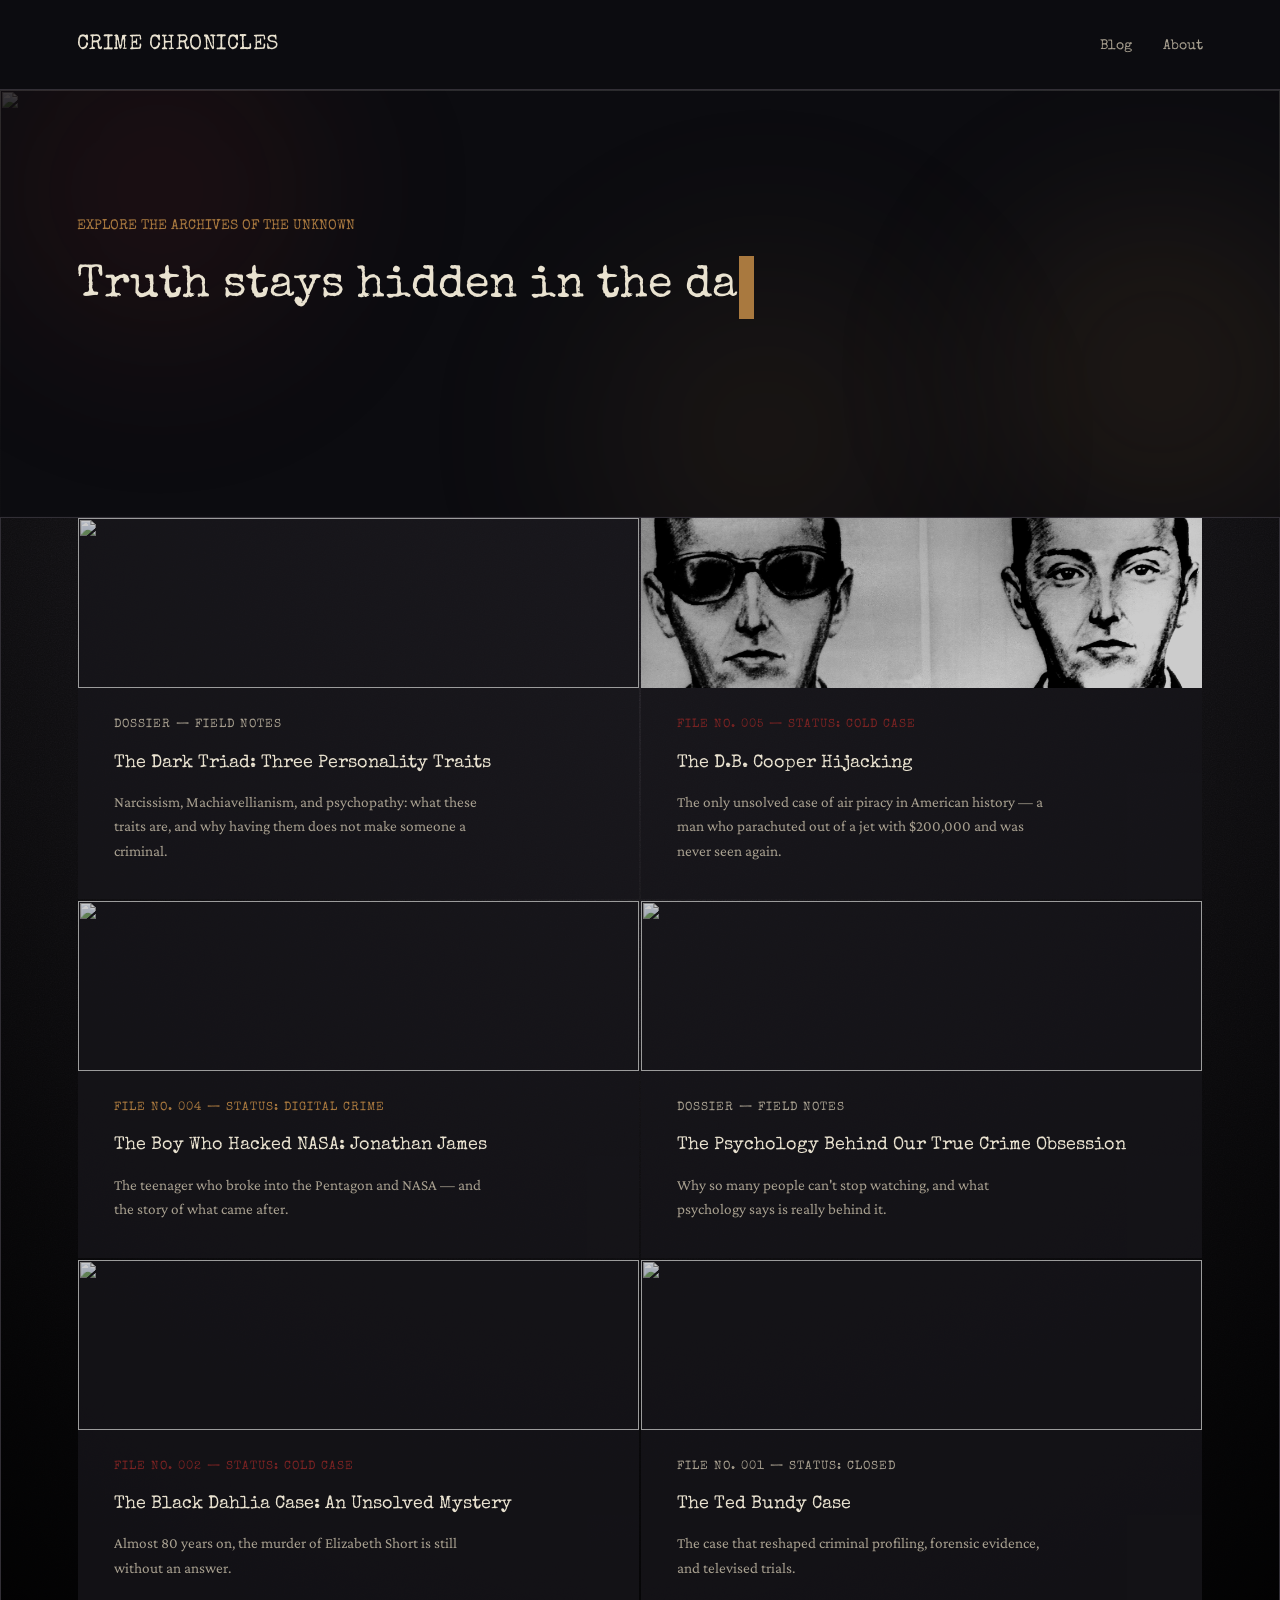
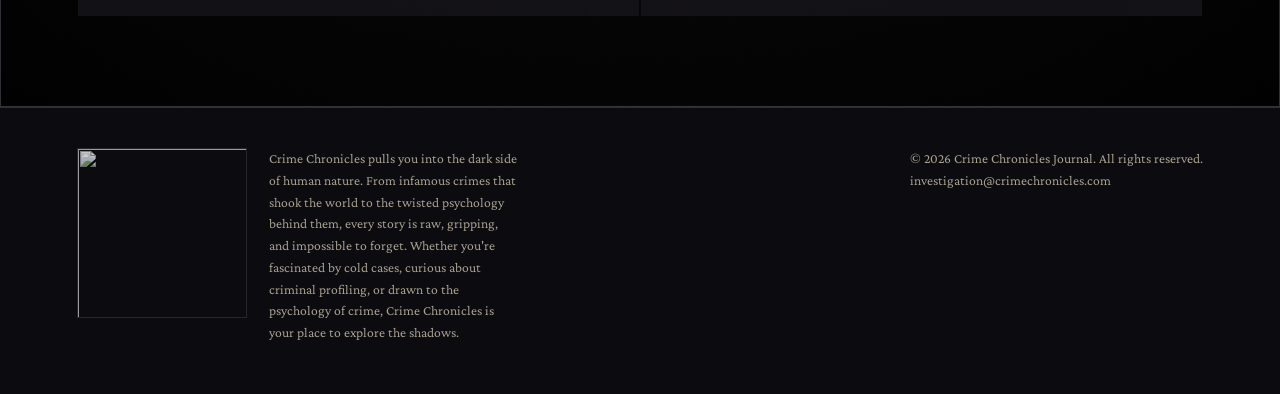
==== commit 2b99e482: "Update index.html" ====
--- a/index.html
+++ b/index.html
@@ -1,4 +1,3 @@
-
 <!DOCTYPE html>
 <html lang="en">
 <head>
@@ -32,11 +31,22 @@
       <h1>
         <span class="type-line type-line-1">Truth stays hidden in the darkest shadows</span><span class="cursor">&nbsp;</span>
       </h1>
-      <p class="sub">A curated feed of the most intriguing crime case studies, meticulously documented for the archives of Crime Chronicles.</p>
+      <p class="sub">Exploring crimes, the people behind them, and the minds trying to make sense of it all.</p>
     </div>
   </section>
 
   <section class="files" id="files">
+
+    <a class="file" href="posts/dark-triad.html">
+      <div class="file-image-wrap">
+        <img class="file-image" src="dark-triad.png" alt="">
+      </div>
+      <div class="file-content">
+        <div class="tag">DOSSIER — FIELD NOTES</div>
+        <h2>The Dark Triad: Three Personality Traits</h2>
+        <p>Narcissism, Machiavellianism, and psychopathy: what these traits are, and why having them does not make someone a criminal.</p>
+      </div>
+    </a>
 
     <a class="file" href="posts/db-cooper.html">
       <div class="file-image-wrap">
